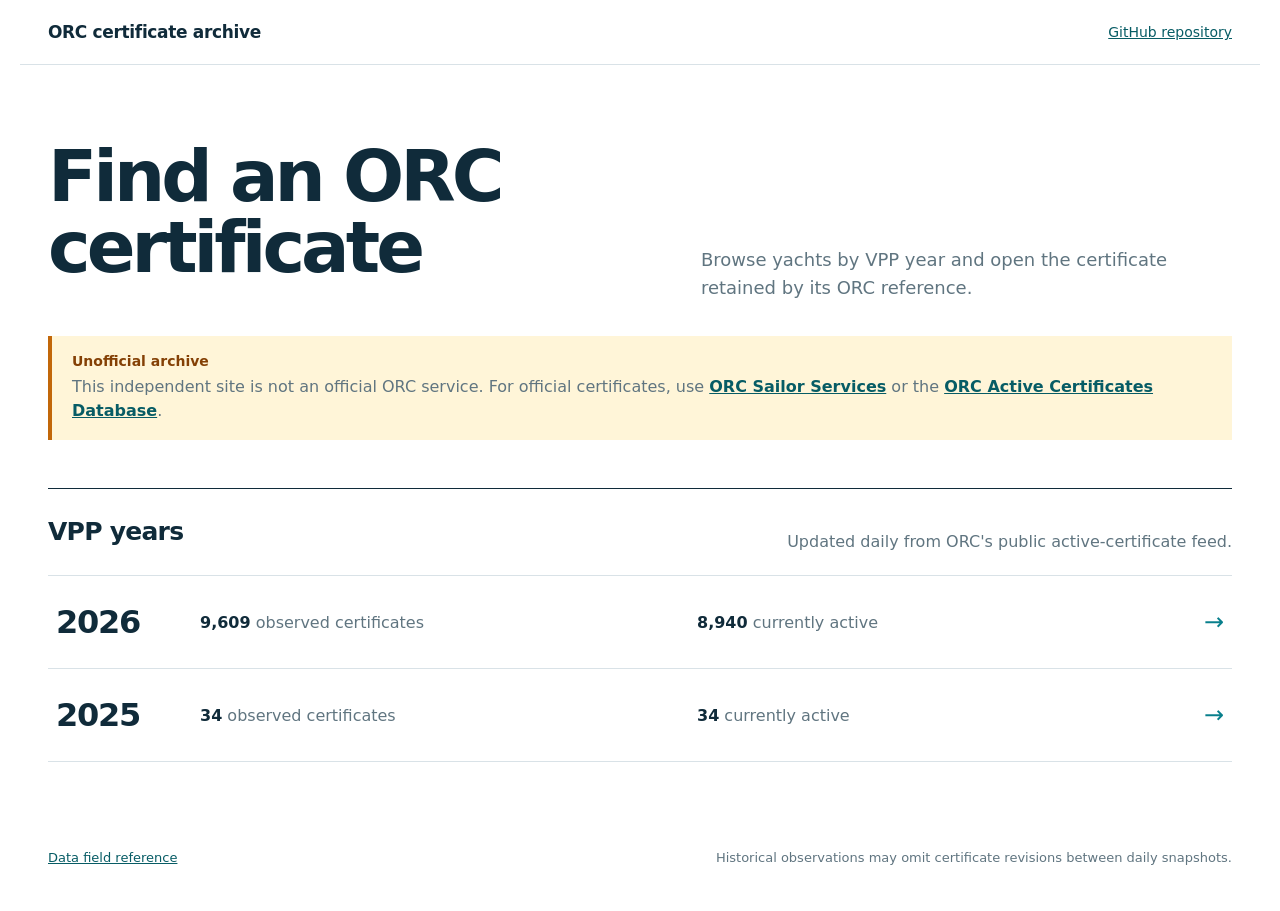
==== docs/index.html @ 3e9a0b5a "Update ORC data: FRA-19847, FRA-47016, RSA-2510, USA 61125 2026/FRA: FRA-19847, FRA-47016 2026/RSA: " ====
<!doctype html>
<html lang="en">
<head>
  <meta charset="utf-8">
  <meta name="viewport" content="width=device-width, initial-scale=1">
  <meta name="description" content="History of public ORC rating certificates">
  <title>ORC certificate archive</title>
  <link rel="stylesheet" href="assets/site.css">
  
</head>
<body>
<header class="site-header">
  <span class="brand">ORC certificate archive</span>
  <a class="repo-link" href="https://github.com/afds/orc-data-archive">GitHub repository</a>
</header>
<main>
  <section class="home-intro">
    <h1>Find an ORC certificate</h1>
    <p>Browse yachts by VPP year and open the certificate retained by its ORC reference.</p>
  </section>
  <aside class="official-notice" aria-label="Official ORC certificate sources">
    <strong>Unofficial archive</strong>
    <p>This independent site is not an official ORC service. For official certificates, use
      <a href="https://orc.org/sailors/sailor-services">ORC Sailor Services</a> or the
      <a href="https://orc.org/sailors/active-certificates-database">ORC Active Certificates Database</a>.
    </p>
  </aside>
  <section class="years" aria-labelledby="years-heading">
    <div class="section-title"><h2 id="years-heading">VPP years</h2><p>Updated daily from ORC's public active-certificate feed.</p></div>
    <div class="year-list"><a class="year-row" href="certificates/2026/">
  <span class="year">2026</span>
  <span><strong>9,609</strong> observed certificates</span>
  <span><strong>8,940</strong> currently active</span>
  <span class="arrow" aria-hidden="true">→</span>
</a><a class="year-row" href="certificates/2025/">
  <span class="year">2025</span>
  <span><strong>34</strong> observed certificates</span>
  <span><strong>34</strong> currently active</span>
  <span class="arrow" aria-hidden="true">→</span>
</a></div>
  </section>
  <footer><a href="https://github.com/afds/orc-data-archive/blob/main/docs/data-fields.md">Data field reference</a>
    <span>Historical observations may omit certificate revisions between daily snapshots.</span></footer>
</main>
</body>
</html>
---- docs/assets/site.css ----
:root {
  --ink: #102b3a;
  --muted: #607580;
  --line: #d9e2e7;
  --surface: #f4f7f8;
  --accent: #087f8c;
  --accent-dark: #075c65;
  --archived: #9a4b35;
  --warning: #c26709;
  --warning-dark: #844005;
  --warning-surface: #fff5d8;
  --max-width: 1240px;
  color: var(--ink);
  font-family: Inter, ui-sans-serif, system-ui, -apple-system, BlinkMacSystemFont,
    "Segoe UI", sans-serif;
  font-synthesis: none;
}

* { box-sizing: border-box; }

body { margin: 0; background: #fff; }

a { color: var(--accent-dark); }

.site-header {
  align-items: center;
  border-bottom: 1px solid var(--line);
  display: flex;
  gap: 24px;
  justify-content: space-between;
  margin: 0 auto;
  max-width: var(--max-width);
  padding: 22px 28px;
}

.brand {
  color: var(--ink);
  font-size: 17px;
  font-weight: 750;
  letter-spacing: -.02em;
  text-decoration: none;
}

.repo-link { font-size: 14px; }

.year-nav { display: flex; flex-wrap: wrap; gap: 7px; justify-content: flex-end; }

.year-nav a {
  border-radius: 5px;
  color: var(--muted);
  font-size: 14px;
  font-weight: 650;
  padding: 7px 9px;
  text-decoration: none;
}

.year-nav a:hover, .year-nav a:focus-visible { background: var(--surface); }
.year-nav a[aria-current="page"] { background: var(--ink); color: #fff; }

main { margin: 0 auto; max-width: var(--max-width); padding: 0 28px; }

.home-intro, .year-intro {
  align-items: end;
  display: flex;
  gap: 48px;
  justify-content: space-between;
  padding: 76px 0 58px;
}

h1, h2, p { margin-top: 0; }

h1 {
  font-size: clamp(40px, 6vw, 72px);
  letter-spacing: -.055em;
  line-height: .98;
  margin-bottom: 20px;
  max-width: 780px;
}

.home-intro p, .year-intro p {
  color: var(--muted);
  font-size: 18px;
  line-height: 1.55;
  margin-bottom: 0;
  max-width: 650px;
}

.years, .browser { border-top: 1px solid var(--ink); padding: 28px 0 60px; }

.official-notice {
  background: var(--warning-surface);
  border-left: 4px solid var(--warning);
  display: grid;
  gap: 6px;
  margin: -24px 0 48px;
  padding: 17px 20px;
}

.official-notice strong { color: var(--warning-dark); font-size: 14px; }
.official-notice p { color: var(--muted); line-height: 1.5; margin: 0; }
.official-notice a { font-weight: 650; }

.section-title, .browser-heading {
  align-items: end;
  display: flex;
  gap: 28px;
  justify-content: space-between;
  margin-bottom: 24px;
}

h2 { font-size: 25px; letter-spacing: -.03em; margin-bottom: 5px; }
.section-title p, .browser-heading p { color: var(--muted); margin-bottom: 0; }

.year-list { border-top: 1px solid var(--line); }

.year-row {
  align-items: center;
  border-bottom: 1px solid var(--line);
  color: var(--muted);
  display: grid;
  gap: 24px;
  grid-template-columns: 120px 1fr 1fr 30px;
  padding: 27px 8px;
  text-decoration: none;
  transition: background-color 140ms ease, padding 140ms ease;
}

.year-row:hover, .year-row:focus-visible { background: var(--surface); padding-inline: 16px; }
.year-row .year { color: var(--ink); font-size: 32px; font-weight: 720; letter-spacing: -.04em; }
.year-row strong { color: var(--ink); }
.arrow { color: var(--accent); font-size: 24px; text-align: right; }

.summary { display: flex; gap: 30px; margin: 0; }
.summary div { min-width: 86px; }
.summary dt { color: var(--muted); font-size: 12px; font-weight: 700; letter-spacing: .08em; text-transform: uppercase; }
.summary dd { font-size: 26px; font-weight: 720; letter-spacing: -.03em; margin: 4px 0 0; }

.filters { align-items: end; display: flex; flex-wrap: wrap; gap: 12px; }
.filters label { color: var(--muted); display: grid; font-size: 12px; font-weight: 700; gap: 6px; letter-spacing: .04em; text-transform: uppercase; }

input, select {
  background: #fff;
  border: 1px solid #b9c8cf;
  border-radius: 5px;
  color: var(--ink);
  font: 500 14px/1.2 inherit;
  min-height: 42px;
  padding: 10px 12px;
}

input { min-width: min(360px, 70vw); }
input:focus, select:focus { border-color: var(--accent); outline: 3px solid rgb(8 127 140 / 16%); }

.table-wrap { border: 1px solid var(--line); overflow-x: auto; }
table { border-collapse: collapse; min-width: 1020px; width: 100%; }
th { background: var(--surface); color: var(--muted); font-size: 11px; letter-spacing: .07em; position: sticky; text-align: left; text-transform: uppercase; top: 0; }
th, td { border-bottom: 1px solid var(--line); padding: 14px 16px; vertical-align: top; }
td { font-size: 14px; }
td strong { display: block; font-size: 15px; }
td small { color: var(--muted); display: block; margin-top: 4px; }
tbody tr:last-child td { border-bottom: 0; }
tbody tr:hover { background: #f9fbfb; }

.status { display: inline-block; font-size: 12px; font-weight: 720; }
.status.active { color: var(--accent-dark); }
.status.archived { color: var(--archived); }
.certificate-link, .performance-link { display: block; font-weight: 680; text-underline-offset: 3px; }
.certificate-link + small { margin-top: 4px; }
.certificate-link + small + .performance-link { margin-top: 8px; }
.empty-state { color: var(--muted); padding: 48px 24px; text-align: center; }

.load-more {
  background: var(--ink);
  border: 0;
  border-radius: 5px;
  color: #fff;
  cursor: pointer;
  display: block;
  font: 700 14px/1 inherit;
  margin: 20px auto 0;
  padding: 13px 18px;
}

.load-more:hover, .load-more:focus-visible { background: var(--accent-dark); }
.load-more[hidden] { display: none; }

footer {
  align-items: center;
  color: var(--muted);
  display: flex;
  font-size: 13px;
  gap: 24px;
  justify-content: space-between;
  padding: 28px 0 46px;
}

.performance-main { max-width: 1380px; padding-block: 28px 64px; }
.performance-main h1 { font-size: clamp(28px, 4vw, 46px); margin-bottom: 0; }
.eyebrow { color: var(--accent-dark); font-size: 11px; font-weight: 800; letter-spacing: .12em; margin-bottom: 5px; text-transform: uppercase; }

.performance-controls {
  align-items: center;
  background: rgb(255 255 255 / 96%);
  border: 1px solid var(--line);
  border-radius: 999px;
  box-shadow: 0 7px 22px rgb(16 43 58 / 7%);
  display: flex;
  gap: 10px 18px;
  margin: 0 0 18px auto;
  padding: 8px 9px 8px 16px;
  position: sticky;
  top: 0;
  width: fit-content;
  z-index: 20;
}

.performance-controls label, .performance-controls legend {
  color: var(--muted);
  font-size: 11px;
  font-weight: 750;
  letter-spacing: .07em;
  text-transform: uppercase;
}

.performance-controls fieldset { align-items: center; border: 0; display: flex; gap: 8px; margin: 0; padding: 0; }
.performance-controls fieldset legend { float: left; margin-right: 3px; }
.performance-controls fieldset label { align-items: center; display: flex; gap: 5px; letter-spacing: 0; text-transform: none; }
.performance-controls input[type="radio"] { accent-color: var(--accent); min-height: 0; min-width: 0; }
.print-button { background: var(--ink); border: 0; border-radius: 999px; color: #fff; cursor: pointer; font: 750 12px/1 inherit; min-height: 36px; padding: 10px 14px; }
.print-button:hover, .print-button:focus-visible { background: var(--accent-dark); }
.guide-error { background: var(--warning-surface); border-left: 4px solid var(--warning); margin: 40px auto; max-width: 760px; padding: 24px; }
.guide-error h2 { color: var(--warning-dark); }

.performance-sheet {
  background: #fff;
  border: 1px solid #cbd7dc;
  box-shadow: 0 18px 55px rgb(16 43 58 / 12%);
  margin: 0 auto 32px;
  max-width: 1320px;
  min-height: 900px;
  padding: 28px 32px;
}

.guide-header { align-items: flex-start; border-bottom: 3px solid var(--ink); display: flex; gap: 24px; justify-content: space-between; margin-bottom: 14px; padding-bottom: 13px; }
.guide-header h2 { font-size: 30px; margin: 0; }
.guide-header h2 small { color: var(--muted); display: inline-block; font-size: 16px; font-weight: 650; margin-left: 8px; }
.guide-header p { color: var(--muted); margin: 5px 0 0; }
.guide-meta { align-items: flex-end; color: var(--muted); display: flex; flex-direction: column; font-size: 11px; gap: 4px; text-align: right; }
.performance-sheet h3 { font-size: 15px; letter-spacing: -.01em; margin: 15px 0 7px; }
.performance-sheet .table-wrap { overflow-x: auto; }
.performance-sheet table { min-width: 0; table-layout: fixed; }
.performance-sheet th { background: #dce8ec; color: var(--ink); font-size: 14px; font-weight: 850; position: static; }
.performance-sheet th, .performance-sheet td { padding: 6px 7px; text-align: right; }
.performance-sheet td { font-size: 10px; }
.performance-sheet tbody th { text-transform: none; }
.performance-sheet tbody th { background: #edf3f5; border-right: 2px solid #a9bec7; color: var(--ink); font-size: 13px; font-weight: 850; }
.performance-sheet th:first-child, .performance-sheet td:first-child { text-align: left; }
.optimum-tables { display: grid; gap: 14px; grid-template-columns: repeat(2, minmax(0, 1fr)); }
.performance-sheet caption { background: var(--accent-dark); color: #fff; font-size: 16px; font-weight: 850; letter-spacing: .02em; padding: 8px 10px; text-align: left; }
.speed-table { min-width: 760px !important; }
.vmg-table { min-width: 480px !important; }
.speed-table thead tr:first-child th { background: #cbdde3; }
.speed-table thead tr:nth-child(2) th { background: #e4edf0; }
.speed-table th, .speed-table td, .vmg-table th, .vmg-table td { text-align: center !important; }
.speed-table th:first-child, .vmg-table th:first-child { text-align: left !important; width: 78px; }
.speed-table tbody td { padding-block: 7px; }
.speed-table tbody td strong { display: block; font-size: 15px; font-weight: 800; white-space: nowrap; }
.speed-table tbody td small { color: var(--accent-dark); display: block; font-size: 9px; font-weight: 800; letter-spacing: .03em; margin-top: 2px; white-space: nowrap; }
.vmg-table tbody td { font-size: 11px; font-weight: 700; padding-block: 6px; }
.sheet-note { border-left: 3px solid var(--accent); color: var(--muted); display: block; font-size: 9px; margin: 12px 0 0; padding: 6px 8px; }
.polar-legend { display: flex; flex-wrap: wrap; gap: 6px 14px; justify-content: center; margin: 8px 0 2px; }
.polar-legend span { align-items: center; color: var(--muted); display: inline-flex; font-size: 10px; gap: 5px; }
.polar-legend i { border-top: 3px solid; display: inline-block; width: 22px; }
.polar-legend small { font-size: 8px; font-weight: 650; text-transform: uppercase; }
.polar-legend .polar-marker-keys { flex-basis: 100%; gap: 14px; justify-content: center; }
.polar-legend .polar-symbol { color: #111; font-size: 13px; line-height: 1; }
.polar-chart { margin: 0 auto; max-width: 1120px; position: relative; }
.polar-chart svg { display: block; height: auto; max-height: 760px; width: 100%; }
.polar-grid circle, .polar-grid line { fill: none; stroke: #d7e0e4; stroke-width: 1; }
.polar-grid text { fill: var(--muted); font-family: inherit; font-size: 9px; }
.polar-grid .polar-speed-label { font-size: 8px; }
.polar-grid .polar-side-label { fill: var(--ink); font-size: 15px; font-weight: 850; letter-spacing: .12em; }
.polar-curve { fill: none; stroke-linecap: round; stroke-linejoin: round; stroke-width: 1.8; }
.polar-series { opacity: .78; }
.polar-endpoint { stroke: #fff; stroke-width: 1; }
.polar-vmg-marker { pointer-events: none; }
.polar-vmg-marker-halo, .polar-vmg-marker-line { fill: none; stroke-linecap: round; }
.polar-vmg-marker-halo { stroke: #fff; stroke-width: 3; }
.polar-vmg-marker-line { stroke: #111; stroke-width: 1.25; }
.polar-hit-area { cursor: crosshair; fill: none; pointer-events: stroke; stroke: transparent; stroke-width: 18; touch-action: none; }
.polar-chart svg.is-inspecting .polar-series { opacity: .18; }
.polar-chart svg.is-inspecting .polar-series.is-active, .polar-series:focus { opacity: 1; }
.polar-series.is-active .polar-curve, .polar-series:focus .polar-curve { stroke-width: 3; }
.polar-series.is-active .polar-hit-area { stroke-width: 32; }
.polar-series:focus { outline: none; }
.polar-inspection-marker { pointer-events: none; stroke: #fff; stroke-width: 2; }
.polar-inspection-marker[hidden] { display: none; }
.polar-tooltip { background: rgb(11 36 50 / 94%); border-radius: 7px; box-shadow: 0 5px 18px rgb(11 36 50 / 20%); color: #fff; display: grid; font-size: 11px; font-variant-numeric: tabular-nums; gap: 3px 12px; grid-template-columns: repeat(2, max-content); line-height: 1.25; padding: 8px 10px; pointer-events: none; position: absolute; z-index: 2; }
.polar-tooltip[hidden] { display: none; }
.polar-tooltip strong { color: #a9e0e5; grid-column: 1 / -1; letter-spacing: .02em; }

button:focus-visible, input:focus-visible, a:focus-visible { outline: 3px solid rgb(8 127 140 / 24%); outline-offset: 2px; }

@page { size: A4 landscape; margin: 8mm; }

@media print {
  :root { color: #0b2432; }
  body { background: #fff; }
  .screen-only, .site-header, .performance-controls, .guide-header, .sheet-note, .polar-tooltip, .polar-hit-area, .polar-inspection-marker, noscript { display: none !important; }
  .performance-main { margin: 0; max-width: none; padding: 0; }
  #performance-guide { display: block !important; }
  .performance-sheet {
    border: 0;
    break-after: page;
    box-shadow: none;
    height: 194mm;
    margin: 0;
    max-width: none;
    min-height: 0;
    overflow: hidden;
    padding: 0;
    page-break-after: always;
    width: 281mm;
  }
  .performance-sheet:last-child { break-after: auto; page-break-after: auto; }
  .performance-sheet h3 { font-size: 10pt; margin: 2mm 0 1mm; }
  .performance-sheet th { font-size: 8.5pt; font-weight: 850; }
  .performance-sheet th, .performance-sheet td { line-height: 1.05; padding: .65mm 1mm; }
  .performance-sheet tbody th { border-right-width: .4mm; font-size: 8pt; }
  .performance-sheet caption { font-size: 9.5pt; padding: 1.1mm 1.7mm; }
  .speed-table, .vmg-table { min-width: 0 !important; }
  .speed-table th:first-child, .vmg-table th:first-child { width: 16mm; }
  .speed-table tbody td { padding-block: .8mm; }
  .speed-table tbody td strong { font-size: 8.2pt; }
  .speed-table tbody td small { font-size: 5.3pt; margin-top: .4mm; }
  .vmg-table tbody td { font-size: 6.7pt; padding-block: .7mm; }
  .performance-table-section, .speed-table, .vmg-table { break-inside: avoid; page-break-inside: avoid; }
  .polar-chart svg { height: 158mm; margin: 0 auto; width: auto; }
  .polar-legend { margin: 1.5mm 0 0; }
  .performance-sheet th, .performance-sheet caption, .polar-curve, .polar-series, .polar-vmg-marker-line, .polar-legend i { print-color-adjust: exact; -webkit-print-color-adjust: exact; }
}

@media screen and (max-width: 760px) {
  .site-header, main { padding-inline: 18px; }
  .site-header, .home-intro, .year-intro, .section-title, .browser-heading, footer { align-items: flex-start; flex-direction: column; }
  .home-intro, .year-intro { gap: 30px; padding: 52px 0 40px; }
  .year-row { gap: 8px 16px; grid-template-columns: 85px 1fr 24px; }
  .year-row > :nth-child(3) { grid-column: 2; }
  .year-row .arrow { grid-column: 3; grid-row: 1 / span 2; }
  .summary { gap: 20px; width: 100%; }
  .summary div { min-width: 0; }
  .filters, .filters label, input, select { width: 100%; }
  .performance-main { padding-inline: 12px; }
  .performance-controls { border-radius: 8px; flex-wrap: wrap; justify-content: flex-start; margin-left: 0; position: static; width: 100%; }
  .performance-controls .print-button { flex-basis: 100%; }
  .performance-sheet { min-height: 0; padding: 20px 14px; }
  .optimum-tables { grid-template-columns: 1fr; }
  .guide-header { align-items: flex-start; flex-direction: column; }
  .guide-meta { align-items: flex-start; text-align: left; }
}

@media (prefers-reduced-motion: reduce) {
  * { scroll-behavior: auto !important; transition: none !important; }
}
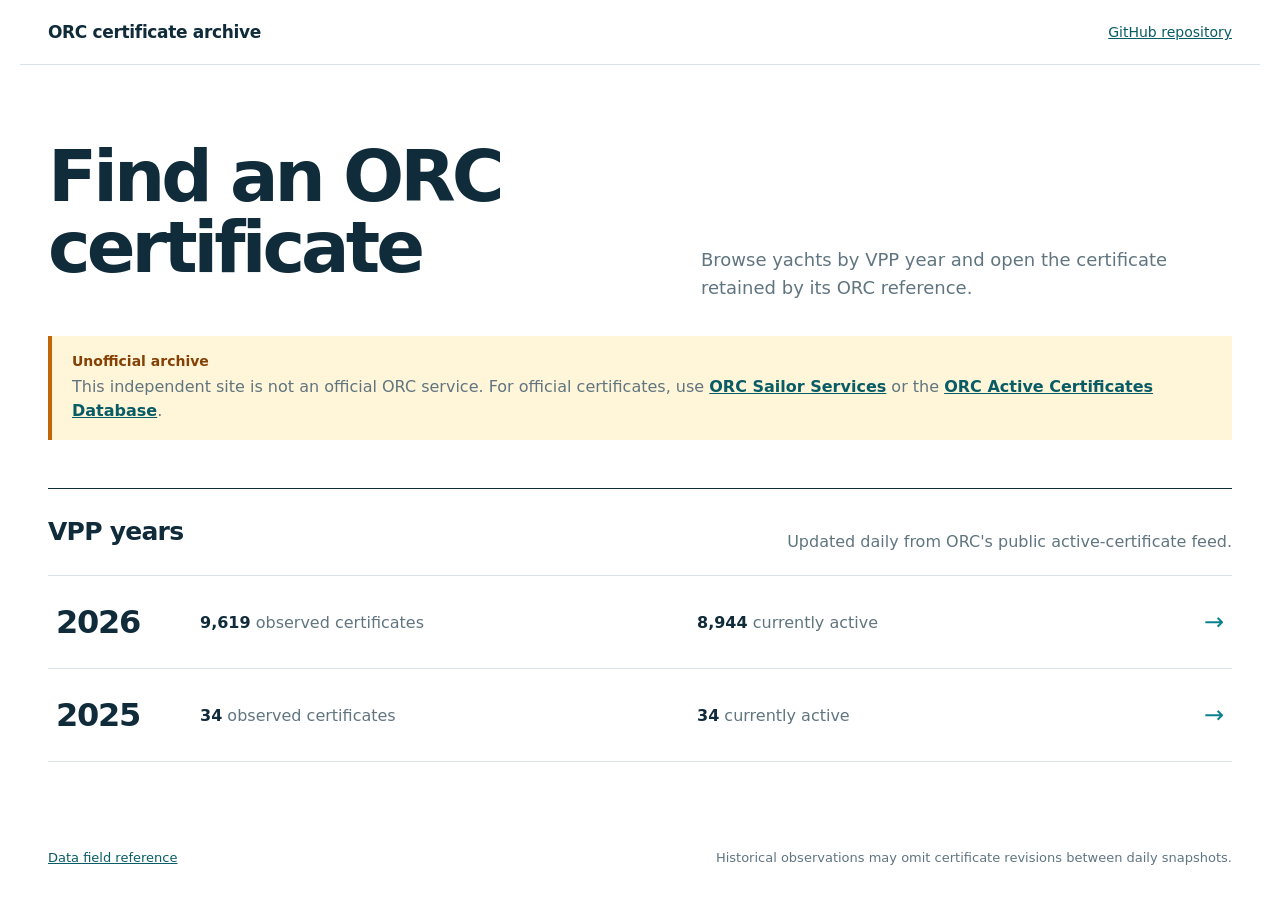
==== commit e0351c7b: "Update ORC data: 30022, 3022, ESP-10922, ESP-1955, ESP-616_C, ESP-8878, ITA-17904, ITA-998 (+4 more)" ====
--- a/docs/index.html
+++ b/docs/index.html
@@ -29,8 +29,8 @@
     <div class="section-title"><h2 id="years-heading">VPP years</h2><p>Updated daily from ORC's public active-certificate feed.</p></div>
     <div class="year-list"><a class="year-row" href="certificates/2026/">
   <span class="year">2026</span>
-  <span><strong>9,609</strong> observed certificates</span>
-  <span><strong>8,940</strong> currently active</span>
+  <span><strong>9,619</strong> observed certificates</span>
+  <span><strong>8,944</strong> currently active</span>
   <span class="arrow" aria-hidden="true">→</span>
 </a><a class="year-row" href="certificates/2025/">
   <span class="year">2025</span>
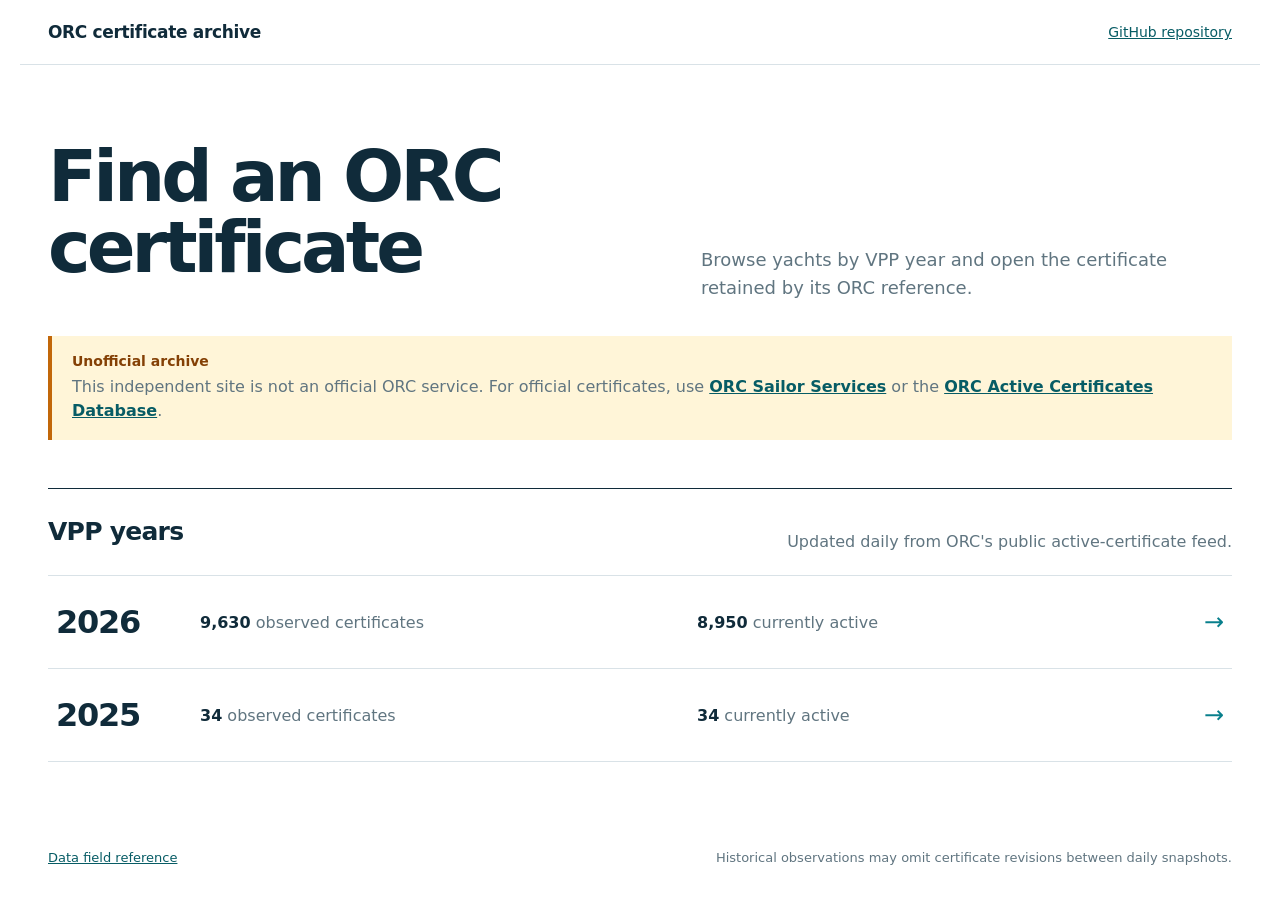
==== commit bb7f2df8: "Update ORC data: CAN 4212, CRO 3001, ESP-303, ESP-8878, GBR-1538_C, ITA-17074, ITA-18337, ITA-500MET" ====
--- a/docs/index.html
+++ b/docs/index.html
@@ -29,8 +29,8 @@
     <div class="section-title"><h2 id="years-heading">VPP years</h2><p>Updated daily from ORC's public active-certificate feed.</p></div>
     <div class="year-list"><a class="year-row" href="certificates/2026/">
   <span class="year">2026</span>
-  <span><strong>9,619</strong> observed certificates</span>
-  <span><strong>8,944</strong> currently active</span>
+  <span><strong>9,630</strong> observed certificates</span>
+  <span><strong>8,950</strong> currently active</span>
   <span class="arrow" aria-hidden="true">→</span>
 </a><a class="year-row" href="certificates/2025/">
   <span class="year">2025</span>
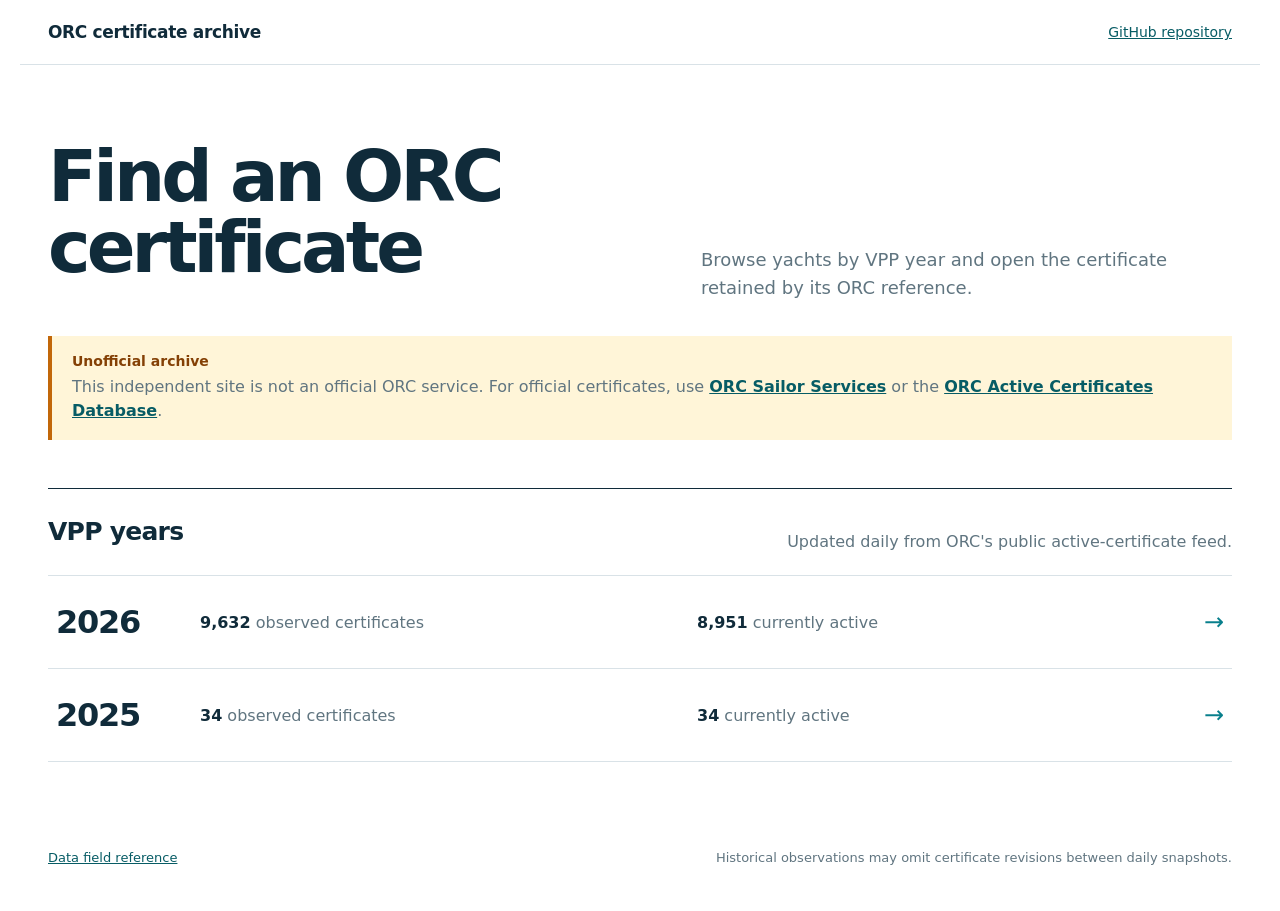
==== commit 25f15ce7: "Update ORC data: NED 3076, TUR 700 2026/NED: NED 3076 2026/TUR: TUR 700" ====
--- a/docs/index.html
+++ b/docs/index.html
@@ -29,8 +29,8 @@
     <div class="section-title"><h2 id="years-heading">VPP years</h2><p>Updated daily from ORC's public active-certificate feed.</p></div>
     <div class="year-list"><a class="year-row" href="certificates/2026/">
   <span class="year">2026</span>
-  <span><strong>9,630</strong> observed certificates</span>
-  <span><strong>8,950</strong> currently active</span>
+  <span><strong>9,632</strong> observed certificates</span>
+  <span><strong>8,951</strong> currently active</span>
   <span class="arrow" aria-hidden="true">→</span>
 </a><a class="year-row" href="certificates/2025/">
   <span class="year">2025</span>
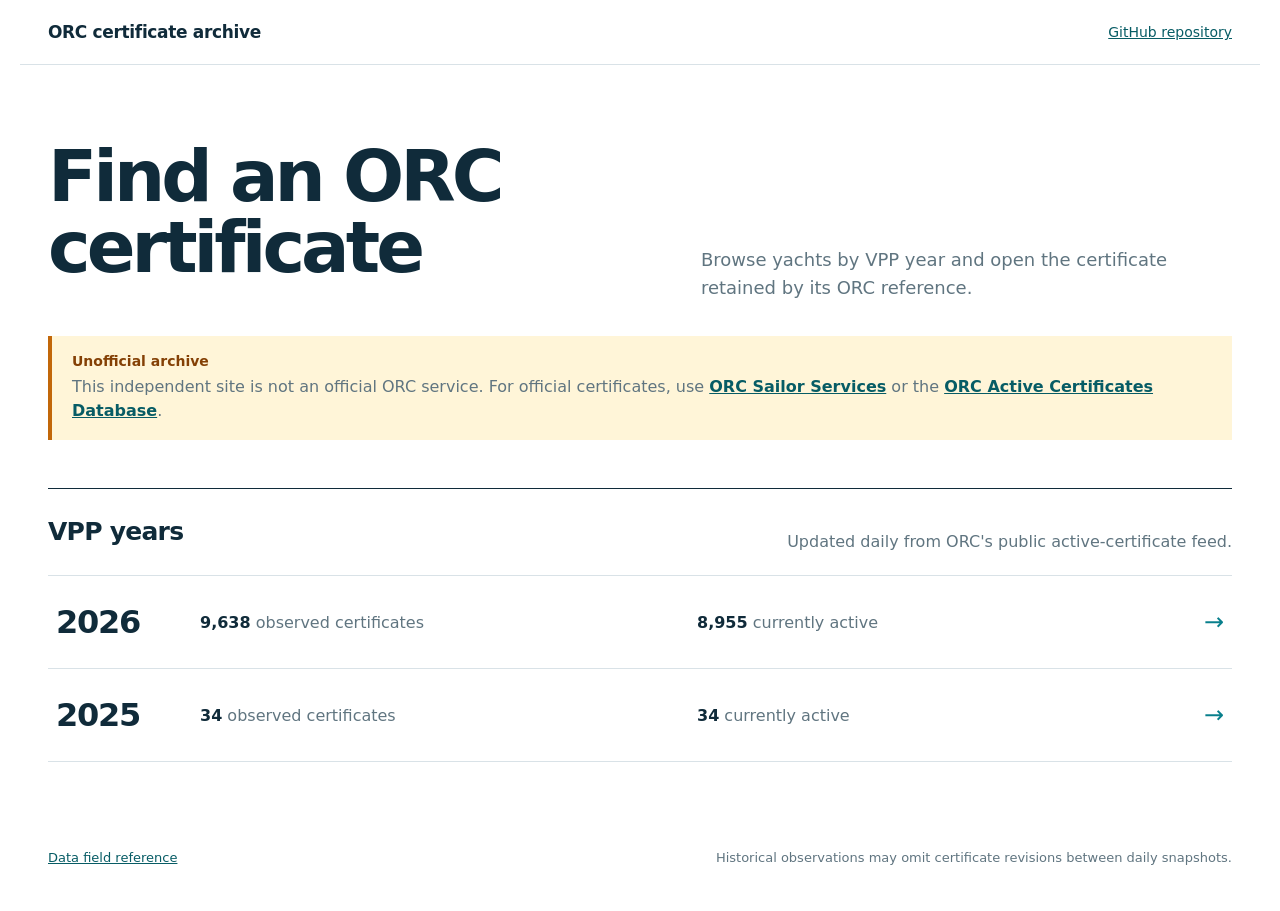
==== commit 4cc0ef16: "Update ORC data: 00400, FIN 11917, NOR 11454, USA 24, USA 45, USA 52 2026/AUS: 00400 2026/FIN: FIN 1" ====
--- a/docs/index.html
+++ b/docs/index.html
@@ -29,8 +29,8 @@
     <div class="section-title"><h2 id="years-heading">VPP years</h2><p>Updated daily from ORC's public active-certificate feed.</p></div>
     <div class="year-list"><a class="year-row" href="certificates/2026/">
   <span class="year">2026</span>
-  <span><strong>9,632</strong> observed certificates</span>
-  <span><strong>8,951</strong> currently active</span>
+  <span><strong>9,638</strong> observed certificates</span>
+  <span><strong>8,955</strong> currently active</span>
   <span class="arrow" aria-hidden="true">→</span>
 </a><a class="year-row" href="certificates/2025/">
   <span class="year">2025</span>
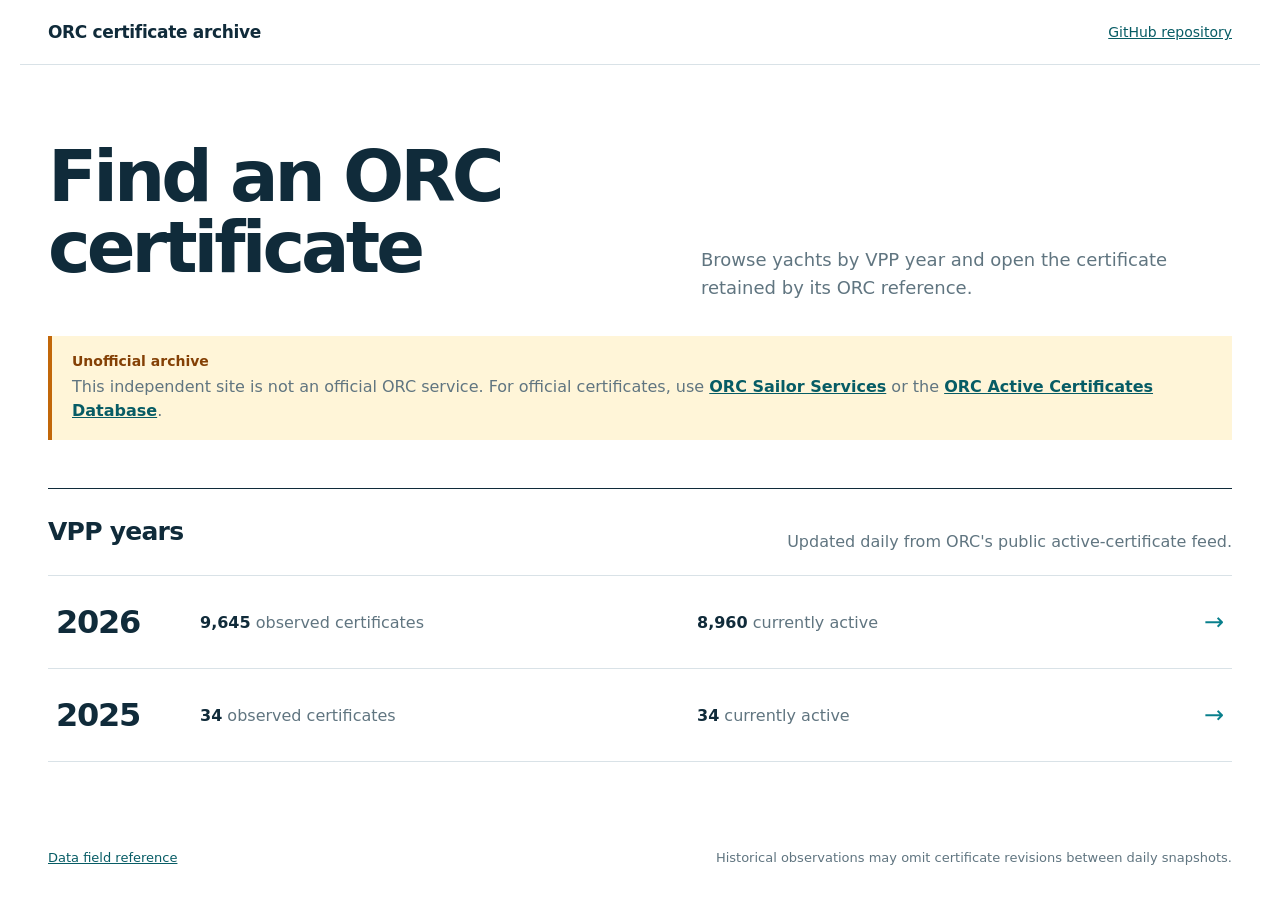
==== commit 4dd291f6: "Update ORC data: ESP-3416, FRA-35315, FRA-38901, ITA-16436, RQ173, RSA-3600, RSA-4809 2026/AUS: RQ17" ====
--- a/docs/index.html
+++ b/docs/index.html
@@ -29,8 +29,8 @@
     <div class="section-title"><h2 id="years-heading">VPP years</h2><p>Updated daily from ORC's public active-certificate feed.</p></div>
     <div class="year-list"><a class="year-row" href="certificates/2026/">
   <span class="year">2026</span>
-  <span><strong>9,638</strong> observed certificates</span>
-  <span><strong>8,955</strong> currently active</span>
+  <span><strong>9,645</strong> observed certificates</span>
+  <span><strong>8,960</strong> currently active</span>
   <span class="arrow" aria-hidden="true">→</span>
 </a><a class="year-row" href="certificates/2025/">
   <span class="year">2025</span>
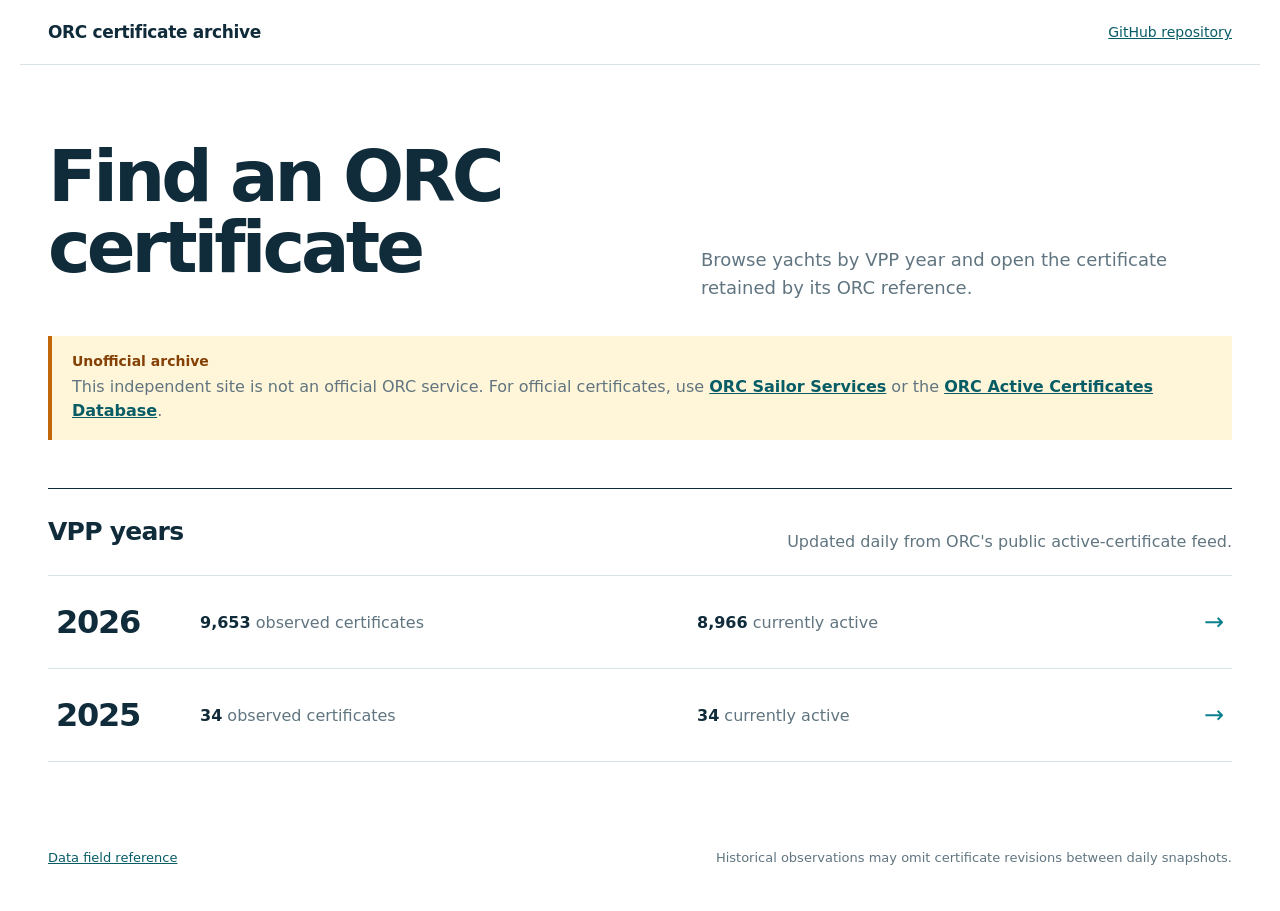
==== commit a4947321: "Update ORC data: 198, 8455, G8710, H106, IRL-5010_C, ITA-16043, RQ173, USA 4921 2026/AUS: 198, 8455," ====
--- a/docs/index.html
+++ b/docs/index.html
@@ -29,8 +29,8 @@
     <div class="section-title"><h2 id="years-heading">VPP years</h2><p>Updated daily from ORC's public active-certificate feed.</p></div>
     <div class="year-list"><a class="year-row" href="certificates/2026/">
   <span class="year">2026</span>
-  <span><strong>9,645</strong> observed certificates</span>
-  <span><strong>8,960</strong> currently active</span>
+  <span><strong>9,653</strong> observed certificates</span>
+  <span><strong>8,966</strong> currently active</span>
   <span class="arrow" aria-hidden="true">→</span>
 </a><a class="year-row" href="certificates/2025/">
   <span class="year">2025</span>
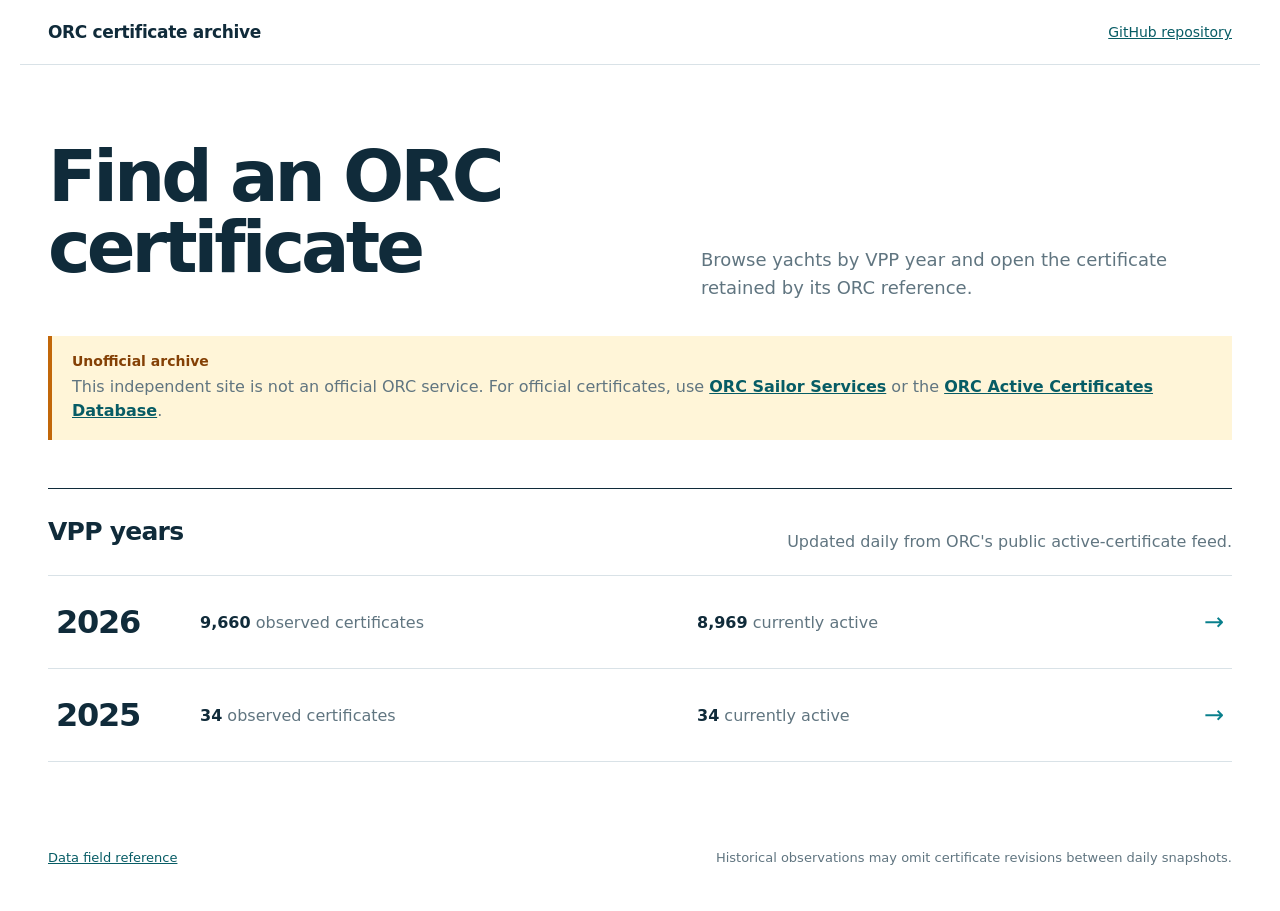
==== commit f7d5b195: "Update ORC data: 1545, CAN 1133, CAN 918, FRA-28515, ITA-181M32, NOR 11454, POR 8501, SLO 1402 (+1 m" ====
--- a/docs/index.html
+++ b/docs/index.html
@@ -29,8 +29,8 @@
     <div class="section-title"><h2 id="years-heading">VPP years</h2><p>Updated daily from ORC's public active-certificate feed.</p></div>
     <div class="year-list"><a class="year-row" href="certificates/2026/">
   <span class="year">2026</span>
-  <span><strong>9,653</strong> observed certificates</span>
-  <span><strong>8,966</strong> currently active</span>
+  <span><strong>9,660</strong> observed certificates</span>
+  <span><strong>8,969</strong> currently active</span>
   <span class="arrow" aria-hidden="true">→</span>
 </a><a class="year-row" href="certificates/2025/">
   <span class="year">2025</span>
